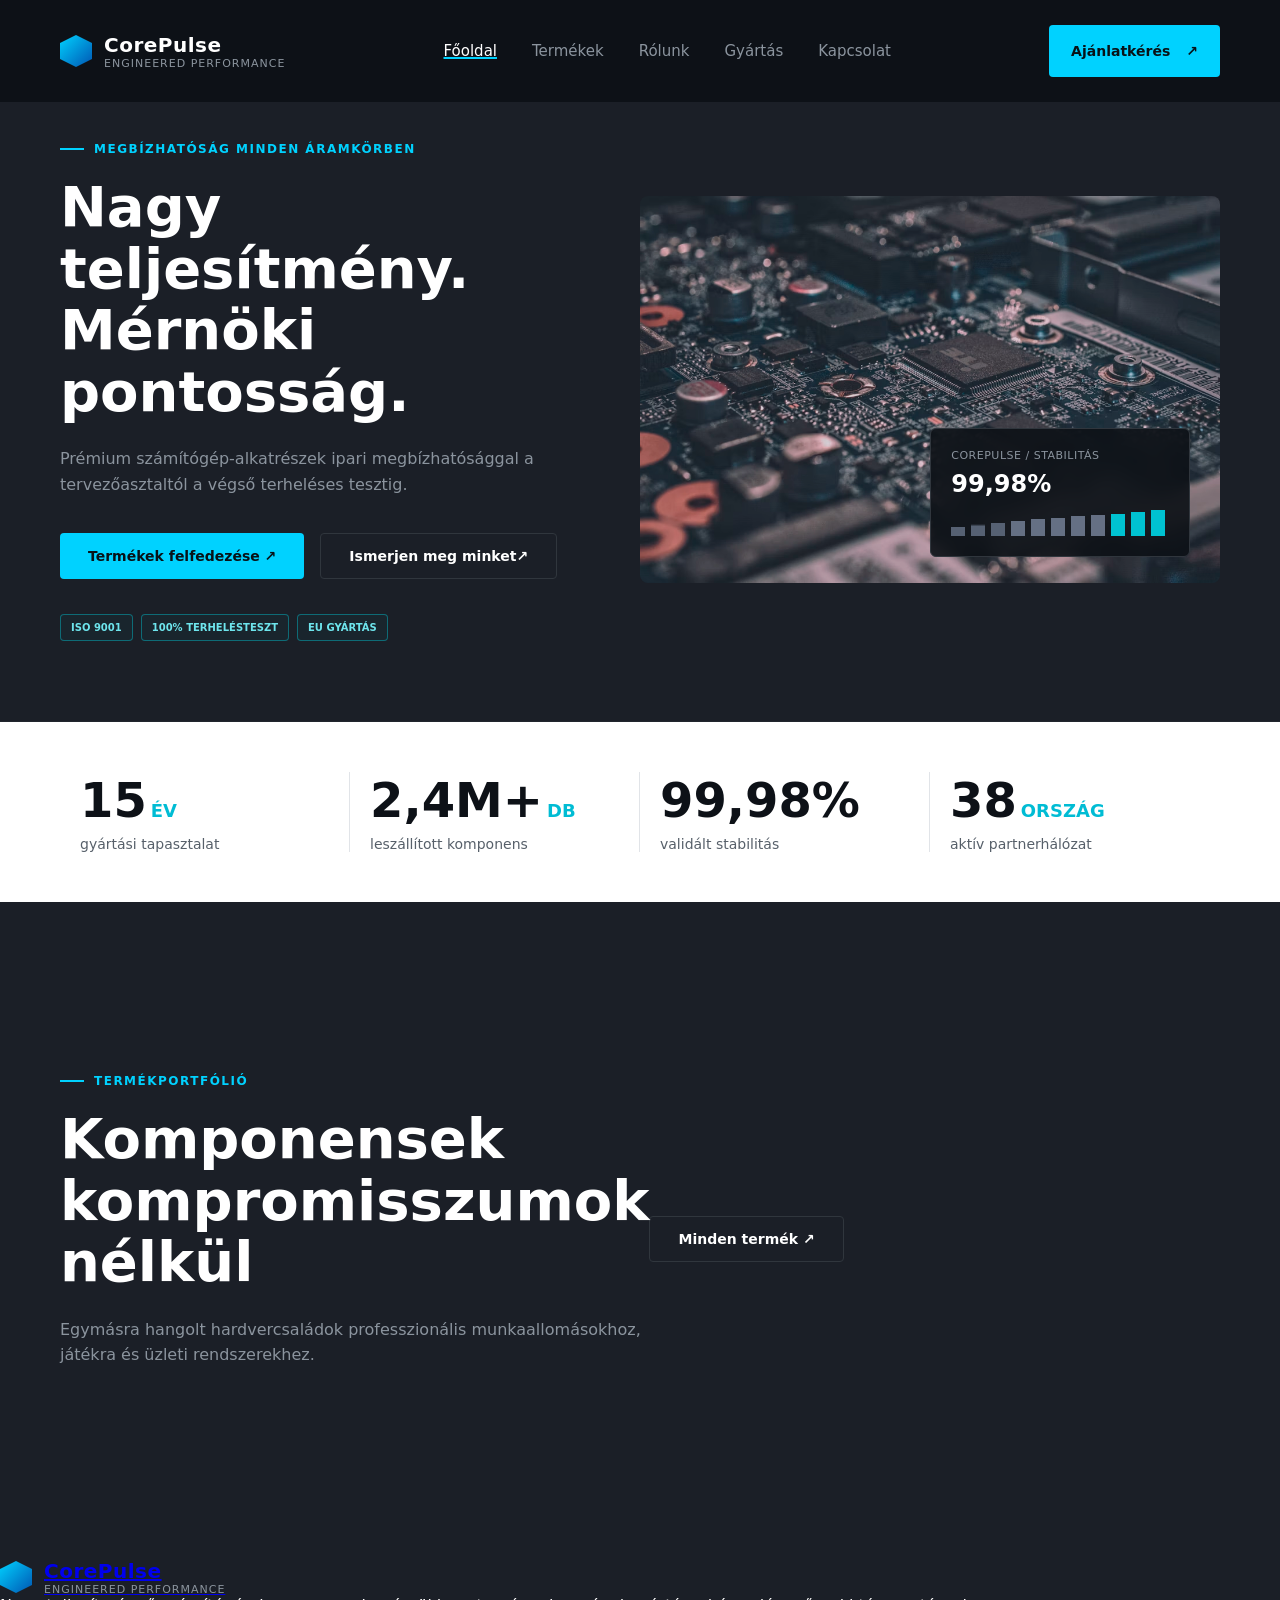
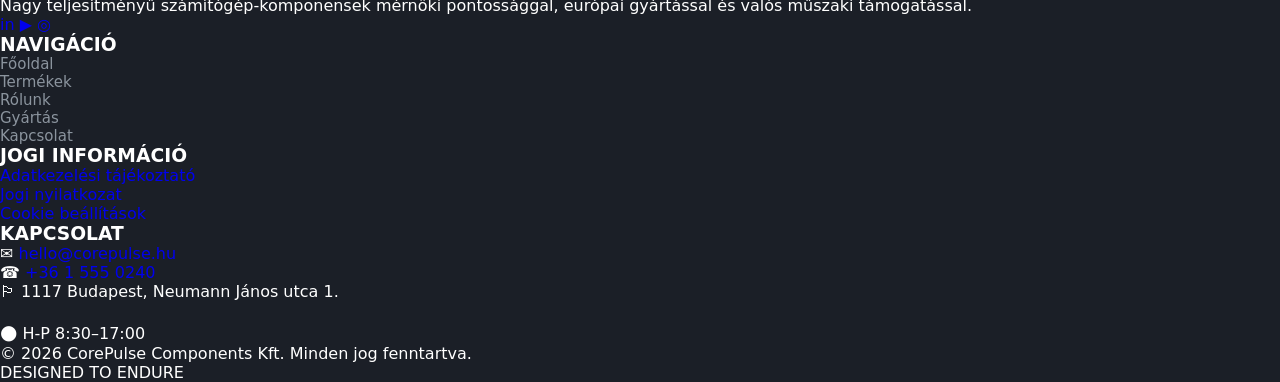
==== index.html @ 984a95bf "Add hero section and footer to index.html Added hero section with product portfolio and footer detai" ====
<!DOCTYPE html>
<html lang="hu">
<head>
<meta charset="UTF-8">
<meta name="viewport" content="width=device-width, initial-scale=1.0">
<link rel="stylesheet" href="style.css">
<title>CorePulse</title>
</head>
<body>

<header>
  <div class="logo">
    <div class="logo-icon"></div>
    <div>
      CorePulse
      <span>ENGINEERED PERFORMANCE</span>
    </div>
  </div>
  <nav class="main-nav">
    <a href="" class="active">Főoldal</a>
    <a href="termekek.html">Termékek</a>
    <a href="">Rólunk</a>
    <a href="">Gyártás</a>
    <a href="">Kapcsolat</a>
  </nav>
  <a class="cta-button" href="ajanlatkeres.html" style="background-color: #00d2ff;">Ajánlatkérés <span aria-hidden="true">↗</span></a>
</header>

<main>
  <section class="hero">
    <div class="hero-content">
      <div class="tag">Megbízhatóság minden áramkörben</div>
      <h1>Nagy teljesítmény.<br>Mérnöki pontosság.</h1>
      <p>Prémium számítógép-alkatrészek ipari megbízhatósággal a tervezőasztaltól a végső terheléses tesztig.</p>
      <div class="hero-buttons">
        <a href="termekek.html" class="btn-primary" style="background-color: #00d2ff;">Termékek felfedezése ↗</a>
        <a href="rolunk.html" class="btn-secondary">Ismerjen meg minket↗</a>
      </div>
          <ul class="hero-badges">
            <li>ISO 9001</li>
            <li>100% TERHELÉSTESZT</li>
            <li>EU GYÁRTÁS</li>
          </ul>
    </div>
    <div class="hero-image-container">
      <img src="img/hatter.png" alt="Alaplap" class="hero-image">
      <div class="stat-box">
        <div class="stat-box-header">
          <span>COREPULSE / STABILITÁS</span>
          
        </div>
        <div class="stat-box-value">99,98%</div>
                      <div class="stability-chart" aria-hidden="true">
  
                </div>
      </div>
    </div>
  </section>

<section class="stats-footer">
  <div class="stat-item">
    <div class="stat-number">15 <span>ÉV</span></div>
    <div class="stat-label">gyártási tapasztalat</div>
  </div>
  <div class="stat-item">
    <div class="stat-number">2,4M+ <span>DB</span></div>
    <div class="stat-label">leszállított komponens</div>
  </div>
  <div class="stat-item">
    <div class="stat-number">99,98%</div>
    <div class="stat-label">validált stabilitás</div>
  </div>
  <div class="stat-item">
    <div class="stat-number">38 <span>ORSZÁG</span></div>
    <div class="stat-label">aktív partnerhálózat</div>
  </div>
</section>
<br>
<br>
<br>
  <section class="hero">
    <div class="hero-content">
      <div class="tag">Termékportfólió</div>
      <h1>Komponensek<br>kompromisszumok nélkül</h1>
      <p>Egymásra hangolt hardvercsaládok professzionális munkaallomásokhoz, játékra és üzleti rendszerekhez.</p>
    </div>
    <div class="hero-termekek-button">
        <a href="rolunk.html" class="btn-secondary">Minden termék ↗</a>
    </div>
  </section>

</main>





    <footer class="site-footer">
      <div class="container footer-main">

        <div class="footer-brand">
<a href="index.html" class="logo footer-logo">
    <div class="logo-icon"></div>
    <div>
        CorePulse
        <span>ENGINEERED PERFORMANCE</span>
    </div>
</a>

          <p class="footer-description">
            Nagy teljesítményű számítógép-komponensek
            mérnöki pontossággal, európai gyártással és valós
            műszaki támogatással.
          </p>

          <div class="footer-socials" aria-label="Közösségi média">
            <a href="#" aria-label="LinkedIn" style="text-decoration: none;">in</a>
            <a href="https://www.youtube.com/@KriszhAdvice" aria-label="YouTube" target="_blank" style="text-decoration: none;">▶</a>
            <a href="https://www.instagram.com/kriszhadvice/" target="_blank" aria-label="Instagram" style="text-decoration: none;">◎</a>
          </div>
        </div>

        <div class="footer-column">
          <h3>NAVIGÁCIÓ</h3>
          <nav aria-label="Lábléc navigáció">
            <ul>
              <li><a href="index.html">Főoldal</a></li>
              <li><a href="termekek.html">Termékek</a></li>
              <li><a href="rolunk.html">Rólunk</a></li>            
              <li><a href="gyartas.html">Gyártás</a></li>
              <li><a href="kapcsolat.html">Kapcsolat</a></li>
            </ul>
          </nav>
        </div>

        <div class="footer-column">
          <h3>JOGI INFORMÁCIÓ</h3>
          <ul style="text-decoration: none;">
            <li><a href="#"style="text-decoration: none;">Adatkezelési tájékoztató</a></li>
            <li><a href="#"style="text-decoration: none;">Jogi nyilatkozat</a></li>
            <li><a href="#"style="text-decoration: none;">Cookie beállítások</a></li>
          </ul>
        </div>

        <div class="footer-column footer-contact">
          <h3>KAPCSOLAT</h3>

          <ul>
            <li>
              <span class="footer-contact-icon" aria-hidden="true" id="footericon">✉</span>
              <a href="mailto:hello@corepulse.hu" style="text-decoration: none;">hello@corepulse.hu</a>
            </li>
            <li>
              <span class="footer-contact-icon" aria-hidden="true" id="footericon">☎</span>
              <a href="tel:+3615550240" style="text-decoration: none;"> +36 1 555 0240</a>
            </li>
            <li>
              <span class="footer-contact-icon" aria-hidden="true" id="footericon">🏳</span>
              <span>1117 Budapest, Neumann János utca 1.</span>
            </li>
          </ul>
<br>
          <p class="footer-hours">
            <span aria-hidden="true" style="font-size: 20px;">●</span>
            H-P 8:30–17:00
          </p>
        </div>
      </div>

      <div class="container footer-bottom">
        <p>© 2026 CorePulse Components Kft. Minden jog fenntartva.</p>

        <p class="footer-signature">
          <span></span>
          DESIGNED TO ENDURE
        </p>
      </div>
    </footer>

</body>
</html>
---- style.css ----
* {
  margin: 0;
  padding: 0;
  box-sizing: border-box;
  font-family: system-ui, -apple-system, BlinkMacSystemFont, 'Segoe UI', Roboto, sans-serif;
}

body {
  background-color: #1B1F27;
  color: #ffffff;
  overflow-x: hidden;
  
}

header {
  display: flex;
  justify-content: space-between;
  align-items: center;
  padding: 25px 60px;
  background-color: #0d1117;
}

.logo {
  display: flex;
  align-items: center;
  gap: 12px;
  font-weight: bold;
  font-size: 20px;
  letter-spacing: 0.5px;
}

.logo-icon {
  width: 32px;
  height: 32px;
  background: linear-gradient(135deg, #00d2ff 0%, #0056b3 100%);
  clip-path: polygon(50% 0%, 100% 25%, 100% 75%, 50% 100%, 0% 75%, 0% 25%);
}

.logo span {
  font-size: 11px;
  color: #8b949e;
  display: block;
  font-weight: normal;
  letter-spacing: 1px;
}

nav {
  display: flex;
  gap: 35px;
  font-size: 15px;
}

nav a {
  color: #8b949e;
  text-decoration: none;
  transition: color 0.2s;
}

nav a.active, nav a:hover {
  color: #ffffff;
}

.cta-button {
  min-width: 160px;
  min-height: 52px;
  padding: 0 22px;
  border-radius: 4px;
  display: flex;
  align-items: center;
  justify-content: center;
  gap: 16px;
  background: var(--cyan);
  color: #081217;
  font-size: 14px;
  font-weight: 700;
  transition: background 0.3s ease, box-shadow 0.3s ease;
  text-decoration: none;
  
}

.cta-button:hover {
  background: #18d1dc; 
  
  box-shadow: 0 0 15px #18d1dc, 0 0 30px rgba(24, 209, 220, 0.6);
}

.hero {
  position: relative;
  display: grid;
  grid-template-columns: 1fr 1fr;
  padding: 40px 60px 80px 60px;
  align-items: center;
  min-height: 600px;
}

.hero-content {
  z-index: 2;
  max-width: 600px;
}

.tag {
  color: #00d2ff;
  font-size: 12px;
  font-weight: 600;
  text-transform: uppercase;
  letter-spacing: 1.5px;
  margin-bottom: 20px;
  display: flex;
  align-items: center;
  gap: 10px;
}

.tag::before {
  content: "";
  display: block;
  width: 24px;
  height: 2px;
  background-color: #00d2ff;
}

h1 {
  font-size: 56px;
  line-height: 1.1;
  font-weight: 700;
  margin-bottom: 24px;
}

.hero-content p {
  color: #8b949e;
  font-size: 16px;
  line-height: 1.6;
  margin-bottom: 35px;
}

.hero-buttons {
  display: flex;
  gap: 16px;
  margin-bottom: 35px;
}

.btn-primary {
  background-color: #00d2ff;
  color: #0d1117;
  padding: 14px 28px;
  border-radius: 4px;
  text-decoration: none;
  font-weight: 600;
  font-size: 14px;
  display: inline-flex;
  align-items: center;
  gap: 8px;
}

.btn-secondary {
  background-color: transparent;
  color: #ffffff;
  border: 1px solid #30363d;
  padding: 14px 28px;
  border-radius: 4px;
  text-decoration: none;
  font-weight: 600;
  font-size: 14px;
}

.hero-badges {
  display: flex;
  gap: 12px;
}

.hero-badges{
  margin-top:30px;
  display:flex;
  flex-wrap:wrap;
  gap:8px;
}

.hero-badges li{
  padding:7px 10px;
  border:1px solid rgba(0,194,209,.45);
  border-radius:4px;
  color:#6ee5ed;
  background:rgba(0,194,209,.04);
  font-size:10px;
  font-weight:700;
}

.hero-image-container {
  position: relative;
  justify-self: end;
  width: 100%;
  max-width: 700px;
}

.hero-image {
  width: 100%;
  border-radius: 8px;
  opacity: 0.85;
}

.stat-box {
  position: absolute;
  bottom: 30px;
  right: 30px;
  background-color: rgba(13, 17, 23, 0.9);
  border: 1px solid #30363d;
  padding: 20px;
  border-radius: 6px;
  backdrop-filter: blur(10px);
  width: 260px;
}

.stat-box-header {
  display: flex;
  justify-content: space-between;
  align-items: center;
  font-size: 11px;
  color: #8b949e;
  margin-bottom: 8px;
  letter-spacing: 0.5px;
}

.stat-box-value {
  font-size: 24px;
  font-weight: bold;
  margin-bottom: 12px;
}

.progress-bars {
  display: flex;
  gap: 3px;
}

.bar {
  flex: 1;
  height: 6px;
  background-color: #21262d;
  border-radius: 1px;
}

.bar.active {
  background-color: #00d2ff;
}

.stats-footer {
  display: grid;
  grid-template-columns: repeat(4, 1fr);
  border-top: 1px solid #21262d;
  padding: 50px 60px;
  background-color: #ffffff;
  color: #0d1117;
}

.stat-item {
  padding: 0 20px;
  border-right: 1px solid #e1e4e8;
}

.stat-item:last-child {
    border-right: none;
}

.stat-number {
  font-size: 48px;
  font-weight: 700;
  margin-bottom: 8px;
  display: flex;
  align-items: baseline;
  gap: 4px;
}

.stat-number span {
  font-size: 18px;
  color: #00bcd4;
}

.stat-label {
  font-size: 14px;
  color: #57606a;
}
.stability-chart{
  height:26px;
  margin-top:10px;
  background:
    linear-gradient(to top,#566173 0 34%,transparent 34%) 0 100%/14px 100% no-repeat,
    linear-gradient(to top,#566173 0 37%,transparent 46%) 20px 100%/14px 100% no-repeat,
    linear-gradient(to top,#566173 0 49%,transparent 41%) 40px 100%/14px 100% no-repeat,
    linear-gradient(to top,#657084 0 58%,transparent 58%) 60px 100%/14px 100% no-repeat,
    linear-gradient(to top,#657084 0 64%,transparent 64%) 80px 100%/14px 100% no-repeat,
    linear-gradient(to top,#657084 0 70%,transparent 70%) 100px 100%/14px 100% no-repeat,
    linear-gradient(to top,#657084 0 76%,transparent 76%) 120px 100%/14px 100% no-repeat,
    linear-gradient(to top,#657084 0 82%,transparent 82%) 140px 100%/14px 100% no-repeat,
    linear-gradient(to top,#00C2D1 0 86%,transparent 86%) 160px 100%/14px 100% no-repeat,
    linear-gradient(to top,#00C2D1 0 92%,transparent 92%) 180px 100%/14px 100% no-repeat,
    linear-gradient(to top,#00C2D1 0 99.98%,transparent 96%) 200px 100%/14px 100% no-repeat;
}
.hero-buttons a:first-child{
  min-width:225px;
  border-color:var(--cyan);
  background:var(--cyan);
  color:#081217;
  transition: background 0.3s ease, box-shadow 0.3s ease; 
}

.hero-buttons a:first-child:hover{
    background: #18d1dc; /* Added missing semicolon */
  
  /* The glow effect matching your hover color */
  box-shadow: 0 0 15px #18d1dc, 0 0 30px rgba(24, 209, 220, 0.6);
}
.hero-buttons a:last-child:hover{background:#232a34}


ul{margin:0;padding:0;list-style:none}

.active{
  text-decoration: underline;
  text-decoration-color: #00d2ff;
  text-decoration-thickness: 2px;
}
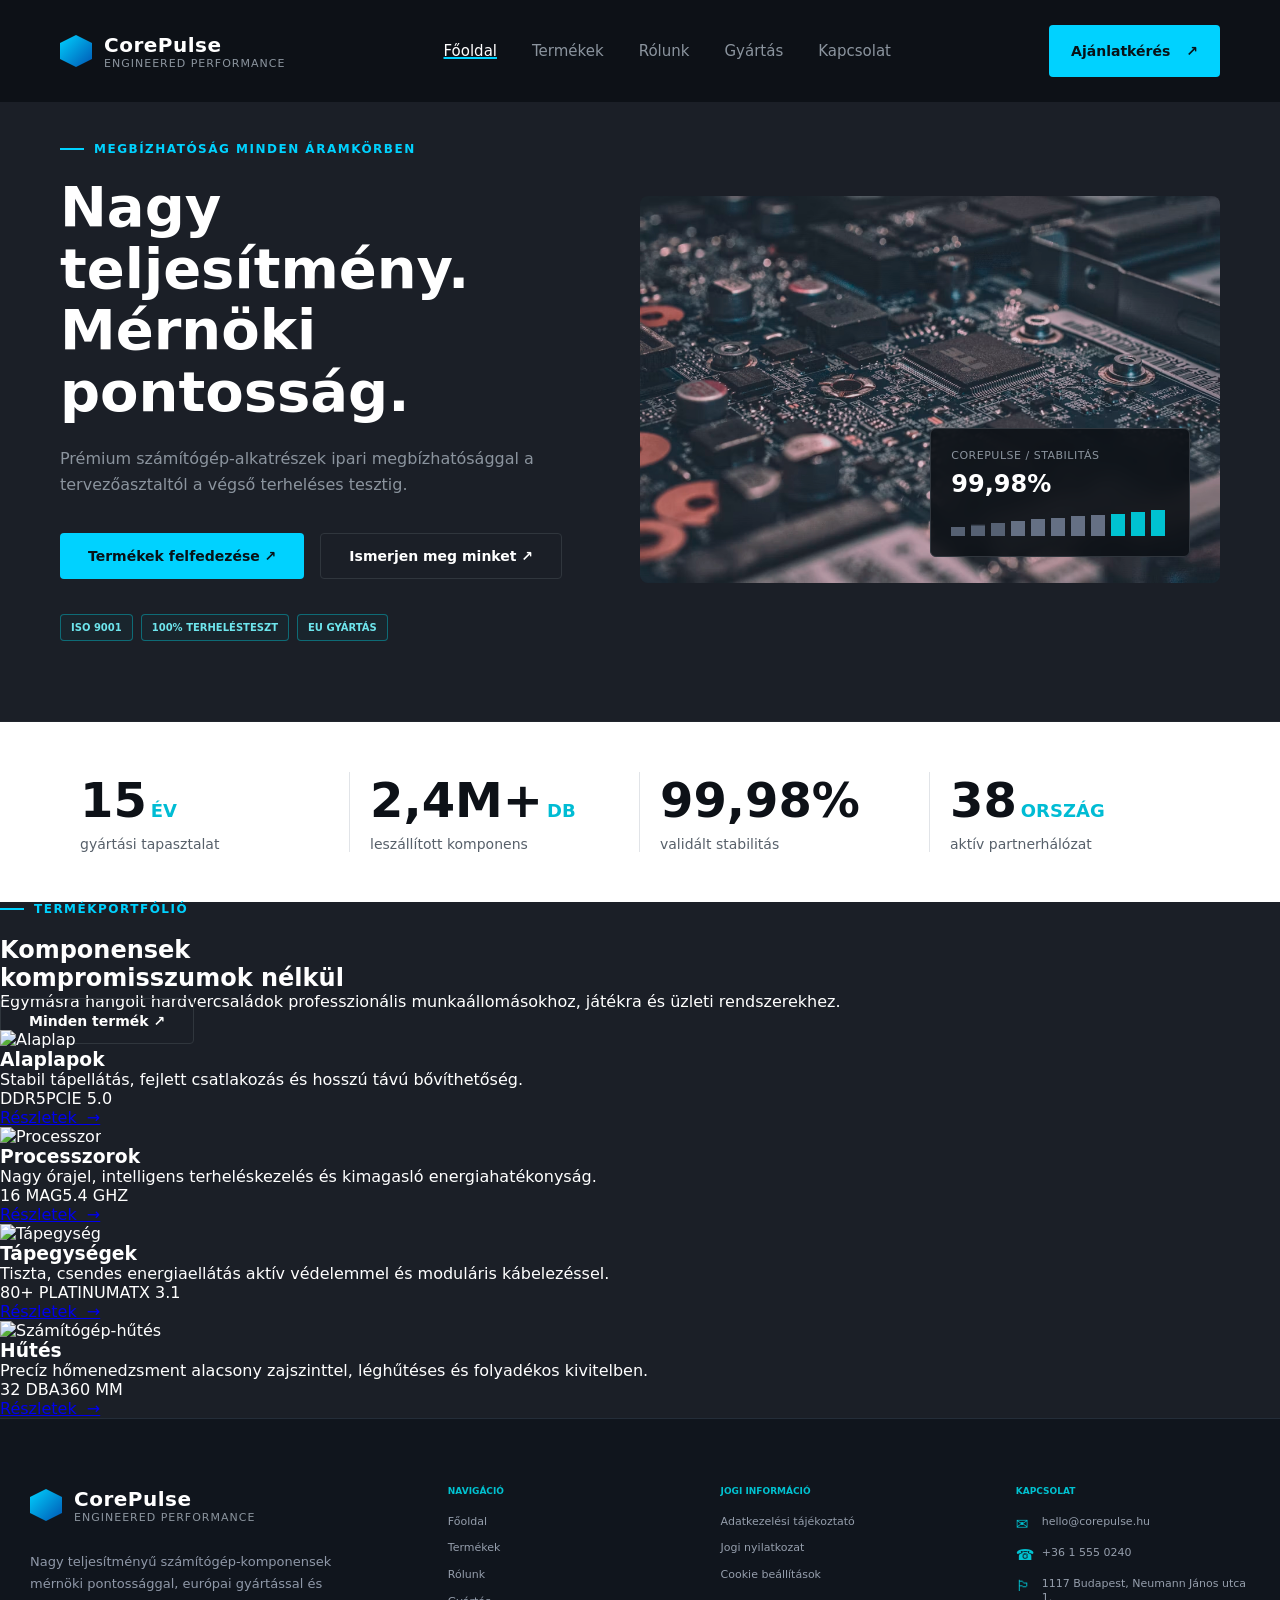
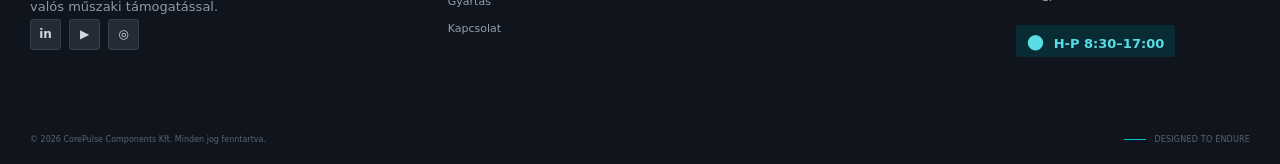
==== commit 82404f59: "Update navigation links and improve structure" ====
--- a/index.html
+++ b/index.html
@@ -18,7 +18,7 @@
   </div>
   <nav class="main-nav">
     <a href="" class="active">Főoldal</a>
-    <a href="termekek.html">Termékek</a>
+    <a href="#termekek">Termékek</a>
     <a href="">Rólunk</a>
     <a href="">Gyártás</a>
     <a href="">Kapcsolat</a>
@@ -33,10 +33,10 @@
       <h1>Nagy teljesítmény.<br>Mérnöki pontosság.</h1>
       <p>Prémium számítógép-alkatrészek ipari megbízhatósággal a tervezőasztaltól a végső terheléses tesztig.</p>
       <div class="hero-buttons">
-        <a href="termekek.html" class="btn-primary" style="background-color: #00d2ff;">Termékek felfedezése ↗</a>
-        <a href="rolunk.html" class="btn-secondary">Ismerjen meg minket↗</a>
-      </div>
-          <ul class="hero-badges">
+        <a href="#termekek" class="btn-primary" style="background-color: #00d2ff;">Termékek felfedezése ↗</a>
+        <a href="rolunk.html" class="btn-secondary">Ismerjen meg minket <span>↗</span></a>
+      </div>
+          <ul class="hero-badges" style="list-style: none;">
             <li>ISO 9001</li>
             <li>100% TERHELÉSTESZT</li>
             <li>EU GYÁRTÁS</li>
@@ -75,17 +75,54 @@
     <div class="stat-label">aktív partnerhálózat</div>
   </div>
 </section>
-<br>
-<br>
-<br>
-  <section class="hero">
-    <div class="hero-content">
-      <div class="tag">Termékportfólió</div>
-      <h1>Komponensek<br>kompromisszumok nélkül</h1>
-      <p>Egymásra hangolt hardvercsaládok professzionális munkaallomásokhoz, játékra és üzleti rendszerekhez.</p>
-    </div>
-    <div class="hero-termekek-button">
-        <a href="rolunk.html" class="btn-secondary">Minden termék ↗</a>
+
+  <section class="portfolio" id="termekek">
+    <div class="portfolio-heading">
+      <div>
+        <div class="tag">Termékportfólió</div>
+        <h2>Komponensek<br>kompromisszumok nélkül</h2>
+        <p>Egymásra hangolt hardvercsaládok professzionális munkaállomásokhoz, játékra és üzleti rendszerekhez.</p>
+      </div>
+      <a href="termekek.html" class="btn-secondary portfolio-button">Minden termék <span>↗</span></a>
+    </div>
+
+    <div class="product-grid">
+      <article class="product-card">
+        <img src="img/alaplapok.png" alt="Alaplap" loading="lazy">
+        <div class="product-info">
+          <div class="product-title"><h3>Alaplapok</h3></div>
+          <p>Stabil tápellátás, fejlett csatlakozás és hosszú távú bővíthetőség.</p>
+          <div class="product-tags"><span>DDR5</span><span>PCIE 5.0</span></div>
+          <a href="termekek.html">Részletek&nbsp; →</a>
+        </div>
+      </article>
+      <article class="product-card">
+        <img src="img/processzorok.png" alt="Processzor" loading="lazy">
+        <div class="product-info">
+          <div class="product-title"><h3>Processzorok</h3></div>
+          <p>Nagy órajel, intelligens terheléskezelés és kimagasló energiahatékonyság.</p>
+          <div class="product-tags"><span>16 MAG</span><span>5.4 GHZ</span></div>
+          <a href="termekek.html">Részletek&nbsp; →</a>
+        </div>
+      </article>
+      <article class="product-card">
+        <img src="img/tapegysegek.png" alt="Tápegység" loading="lazy">
+        <div class="product-info">
+          <div class="product-title"><h3>Tápegységek</h3></div>
+          <p>Tiszta, csendes energiaellátás aktív védelemmel és moduláris kábelezéssel.</p>
+          <div class="product-tags"><span>80+ PLATINUM</span><span>ATX 3.1</span></div>
+          <a href="termekek.html">Részletek&nbsp; →</a>
+        </div>
+      </article>
+      <article class="product-card">
+        <img src="img/hutes.png" alt="Számítógép-hűtés" loading="lazy">
+        <div class="product-info">
+          <div class="product-title"><h3>Hűtés</h3></div>
+          <p>Precíz hőmenedzsment alacsony zajszinttel, léghűtéses és folyadékos kivitelben.</p>
+          <div class="product-tags"><span>32 DBA</span><span>360 MM</span></div>
+          <a href="termekek.html">Részletek&nbsp; →</a>
+        </div>
+      </article>
     </div>
   </section>
 
@@ -123,7 +160,7 @@
         <div class="footer-column">
           <h3>NAVIGÁCIÓ</h3>
           <nav aria-label="Lábléc navigáció">
-            <ul>
+            <ul style="list-style: none;">
               <li><a href="index.html">Főoldal</a></li>
               <li><a href="termekek.html">Termékek</a></li>
               <li><a href="rolunk.html">Rólunk</a></li>            
@@ -135,7 +172,7 @@
 
         <div class="footer-column">
           <h3>JOGI INFORMÁCIÓ</h3>
-          <ul style="text-decoration: none;">
+          <ul style="text-decoration: none; list-style: none;">
             <li><a href="#"style="text-decoration: none;">Adatkezelési tájékoztató</a></li>
             <li><a href="#"style="text-decoration: none;">Jogi nyilatkozat</a></li>
             <li><a href="#"style="text-decoration: none;">Cookie beállítások</a></li>
--- a/style.css
+++ b/style.css
@@ -1,3 +1,15 @@
+:root{
+  --dark:#1B1F27;
+  --dark-2:#10151d;
+  --cyan:#00C2D1;
+  --steel:#4A5568;
+  --white:#F4F6F8;
+  --muted:#a8b0bd;
+  --line:#35404f;
+  --max:1296px;
+}
+
+
 * {
   margin: 0;
   padding: 0;
@@ -308,7 +320,7 @@
   box-shadow: 0 0 15px #18d1dc, 0 0 30px rgba(24, 209, 220, 0.6);
 }
 .hero-buttons a:last-child:hover{background:#232a34}
-
+y
 
 ul{margin:0;padding:0;list-style:none}
 
@@ -319,3 +331,224 @@
 }
   
 
+
+.site-footer{
+  background:var(--dark-2);
+  border-top:1px solid #2c3440;
+  color:#929baa;
+}
+
+.site-footer .container {
+    width: 100%;
+    max-width: 1296px;
+    margin: 0 auto;
+}
+
+
+.site-footer p{
+  margin:0;
+  font-size:13px;
+}
+.site-footer{
+  background:#10151d;
+  color:#98a1b0;
+  border-top:1px solid #242d39;
+}
+
+.site-footer .footer-main {
+    display: grid;
+    grid-template-columns: 1.55fr .9fr 1fr 1.05fr;
+    gap: 72px;
+    padding: 68px 30px 58px;
+    align-items: start;
+}
+
+.footer-brand{
+  max-width:330px;
+}
+
+.footer-logo{
+  display:inline-flex;
+  align-items:center;
+  gap:14px;
+  margin-bottom:27px;
+}
+
+.footer-logo-mark{
+  width:34px;
+  height:42px;
+  flex:0 0 auto;
+  background:var(--cyan);
+  clip-path:polygon(50% 0,100% 25%,100% 75%,50% 100%,0 75%,0 25%);
+}
+
+.footer-logo-text{
+  display:flex;
+  flex-direction:column;
+  line-height:1;
+}
+
+.footer-logo-text strong{
+  color:var(--white);
+  font-size:19px;
+  letter-spacing:-.3px;;
+}
+
+.footer-logo-text small{
+  margin-top:4px;
+  color:#a2aab7;
+  font-size:7px;
+  letter-spacing:.25px;
+}
+
+.footer-description{
+  margin:0 0 25px;
+  color:#8f98a8;
+  font-size:12px;
+  line-height:1.75;
+}
+
+.footer-socials{
+  display:flex;
+  gap:8px;
+}
+
+.footer-socials a{
+  width:31px;
+  height:31px;
+  display:grid;
+  place-items:center;
+  border:1px solid #35404e;
+  border-radius:3px;
+  background:#242b36;
+  color:#d3d8e0;
+  font-size:12px;
+  font-weight:700;
+  transition: background 0.3s ease, box-shadow 0.3s ease; 
+}
+
+.footer-socials a:hover{
+  background:var(--cyan);
+  border-color:var(--cyan);
+  color:#071116;
+  box-shadow: 0 0 15px #18d1dc, 0 0 30px rgba(24, 209, 220, 0.6);
+}
+
+.footer-column h3{
+  margin:0 0 19px;
+  color:var(--cyan);
+  font-size:9px;
+  line-height:1;
+  font-weight:700;
+}
+
+.footer-column ul{
+  display:flex;
+  flex-direction:column;
+  gap:12px;
+}
+
+.footer-column a,
+.footer-column li{
+  color:#959eac;
+  font-size:11px;
+  line-height:1.35;
+}
+
+.footer-column a{
+  transition:color .18s ease;
+}
+
+.footer-column a:hover{
+  color:var(--white);
+}
+
+.footer-contact ul{
+  gap:13px;
+}
+
+.footer-contact li{
+  display:grid;
+  grid-template-columns:17px 1fr;
+  gap:9px;
+  align-items:start;
+}
+
+.footer-contact-icon{
+  color:var(--cyan);
+  font-size:13px;
+  line-height:1.2;
+}
+
+.footer-hours{
+  width:max-content;
+  margin:19px 0 0;
+  padding:6px 11px;
+  border-radius:3px;
+  background:#092b33;
+  color:#59dce5;
+  font-size:8px;
+  line-height:1;
+  font-weight:700;
+}
+
+.footer-hours span{
+  margin-right:5px;
+  font-size:7px;
+}
+
+.site-footer .footer-bottom {
+    display: flex;
+    align-items: center;
+    justify-content: space-between;
+    padding: 20px 30px;
+}
+
+.footer-bottom p{
+  margin:0;
+  color:#596272;
+  font-size:8px;
+}
+
+.footer-signature{
+  display:flex;
+  align-items:center;
+  gap:8px;
+  letter-spacing:.2px;
+}
+
+.footer-signature span{
+  display:block;
+  width:22px;
+  height:1px;
+  background:var(--cyan);
+}
+#footericon{
+  font-size:15px;
+}
+
+
+.site-footer .footer-logo {
+    display: inline-flex;
+    align-items: center;
+    gap: 12px;
+    text-decoration: none;
+    color: #ffffff;
+    font-size: 20px;
+    font-weight: bold;
+    letter-spacing: 0.5px;
+}
+
+.site-footer .footer-logo .logo-icon {
+    width: 32px;
+    height: 32px;
+    flex-shrink: 0;
+}
+
+.site-footer .footer-logo span {
+    display: block;
+    font-size: 11px;
+    color: #8b949e;
+    font-weight: normal;
+    letter-spacing: 1px;
+}
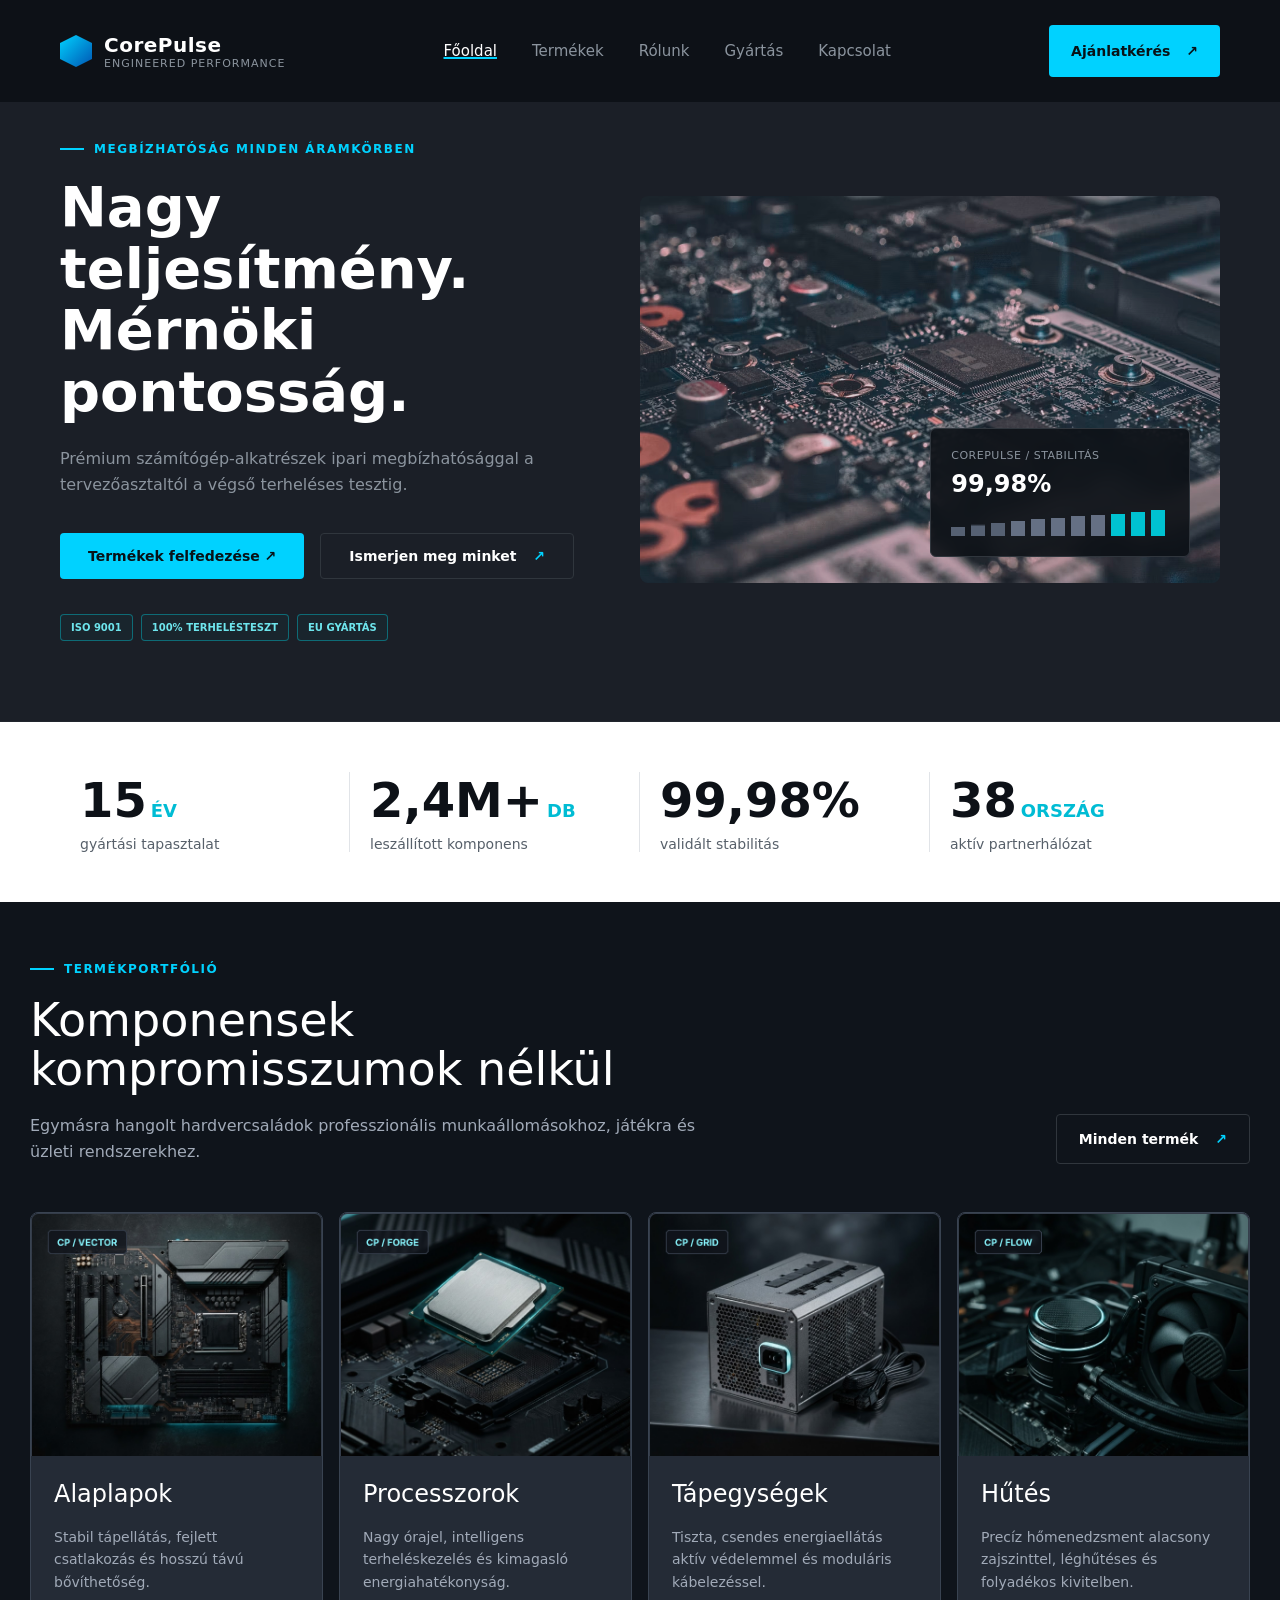
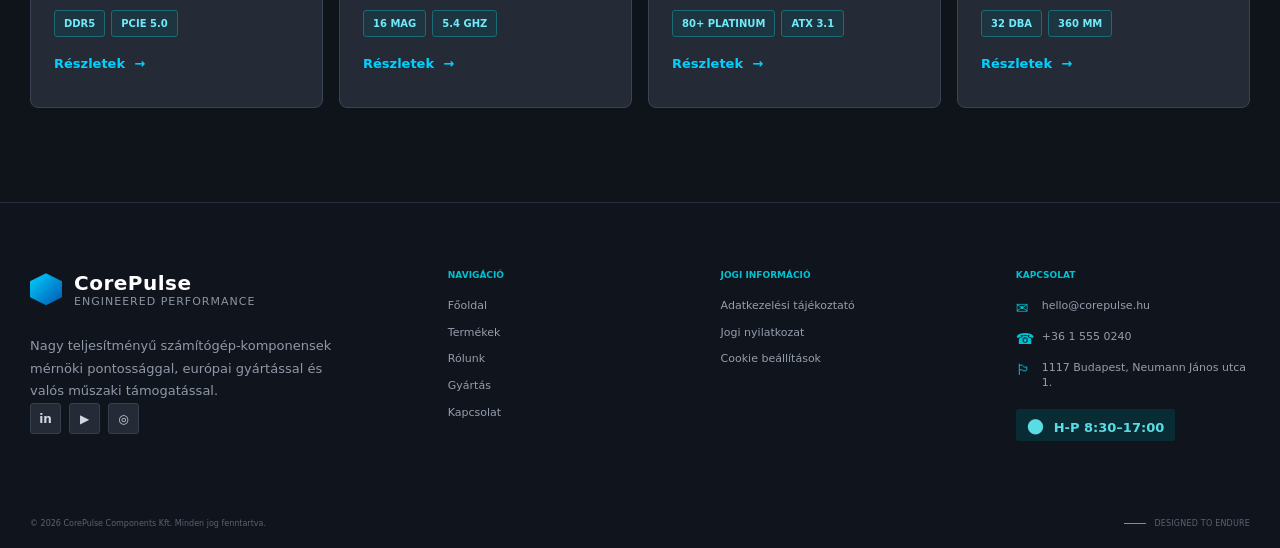
==== commit 5ee37555: "Update 'Rólunk' link to point to 'rolunk.html'" ====
--- a/index.html
+++ b/index.html
@@ -19,7 +19,7 @@
   <nav class="main-nav">
     <a href="" class="active">Főoldal</a>
     <a href="#termekek">Termékek</a>
-    <a href="">Rólunk</a>
+    <a href="rolunk.html">Rólunk</a>
     <a href="">Gyártás</a>
     <a href="">Kapcsolat</a>
   </nav>
--- a/style.css
+++ b/style.css
@@ -552,3 +552,95 @@
     font-weight: normal;
     letter-spacing: 1px;
 }
+html {
+    scroll-behavior: smooth;
+}
+
+
+/* Product portfolio */
+.portfolio {
+  background: #0f141b;
+  padding: 60px max(30px, calc((100% - 1296px) / 2)) 94px;
+  scroll-margin-top: 20px;
+}
+.portfolio-heading {
+  display: flex;
+  justify-content: space-between;
+  align-items: end;
+  gap: 25px;
+  margin-bottom: 48px;
+}
+.portfolio h2 {
+  font-size: clamp(34px, 3.6vw, 52px);
+  line-height: 1.08;
+  font-weight: 400;
+  margin-bottom: 18px;
+}
+.portfolio-heading p {
+  color: #a1aab8;
+  line-height: 1.6;
+  max-width: 680px;
+}
+.portfolio-button {
+  white-space: nowrap;
+  padding: 16px 22px;
+  margin-bottom: 0;
+}
+.portfolio-button span { color: #00d2ff; margin-left: 12px; }
+.product-grid {
+  display: grid;
+  grid-template-columns: repeat(4, minmax(0, 1fr));
+  gap: 16px;
+}
+.product-card {
+  min-width: 0;
+  background: #242b36;
+  border: 1px solid #394351;
+  border-radius: 8px;
+  overflow: hidden;
+}
+.product-card > img {
+  display: block;
+  width: 100%;
+  aspect-ratio: 312 / 260;
+  object-fit: cover;
+}
+.product-info { padding: 24px 23px 35px; }
+.product-title {
+  display: flex;
+  justify-content: space-between;
+  align-items: center;
+  gap: 8px;
+  margin-bottom: 18px;
+}
+.product-title h3 { font-size: 24px; font-weight: 400; }
+
+.product-info p {
+  font-size: 14px;
+  color: #a1aab8;
+  line-height: 1.6;
+  min-height: 68px;
+  margin-bottom: 16px;
+}
+.product-tags { display: flex; flex-wrap: wrap; gap: 6px; margin-bottom: 16px; }
+.product-tags span {
+  color: #70eafa;
+  font-size: 10px;
+  font-weight: 700;
+  border: 1px solid #1c6977;
+  border-radius: 3px;
+  padding: 7px 9px;
+  background: #1c3540;
+}
+.product-info > a { color: #00d2ff; font-size: 13px; font-weight: 700; text-decoration: none; }
+.product-info > a:hover { text-decoration: underline; }
+@media (max-width: 1050px) {
+  .product-grid { grid-template-columns: repeat(2, minmax(0, 1fr)); }
+}
+@media (max-width: 650px) {
+  .portfolio { padding: 45px 20px 65px; }
+  .portfolio-heading { display: block; }
+  .portfolio-button { display: inline-block; margin-top: 20px; }
+  .product-grid { grid-template-columns: 1fr; }
+}
+.btn-secondary span{ color: #00d2ff; margin-left: 12px; }
